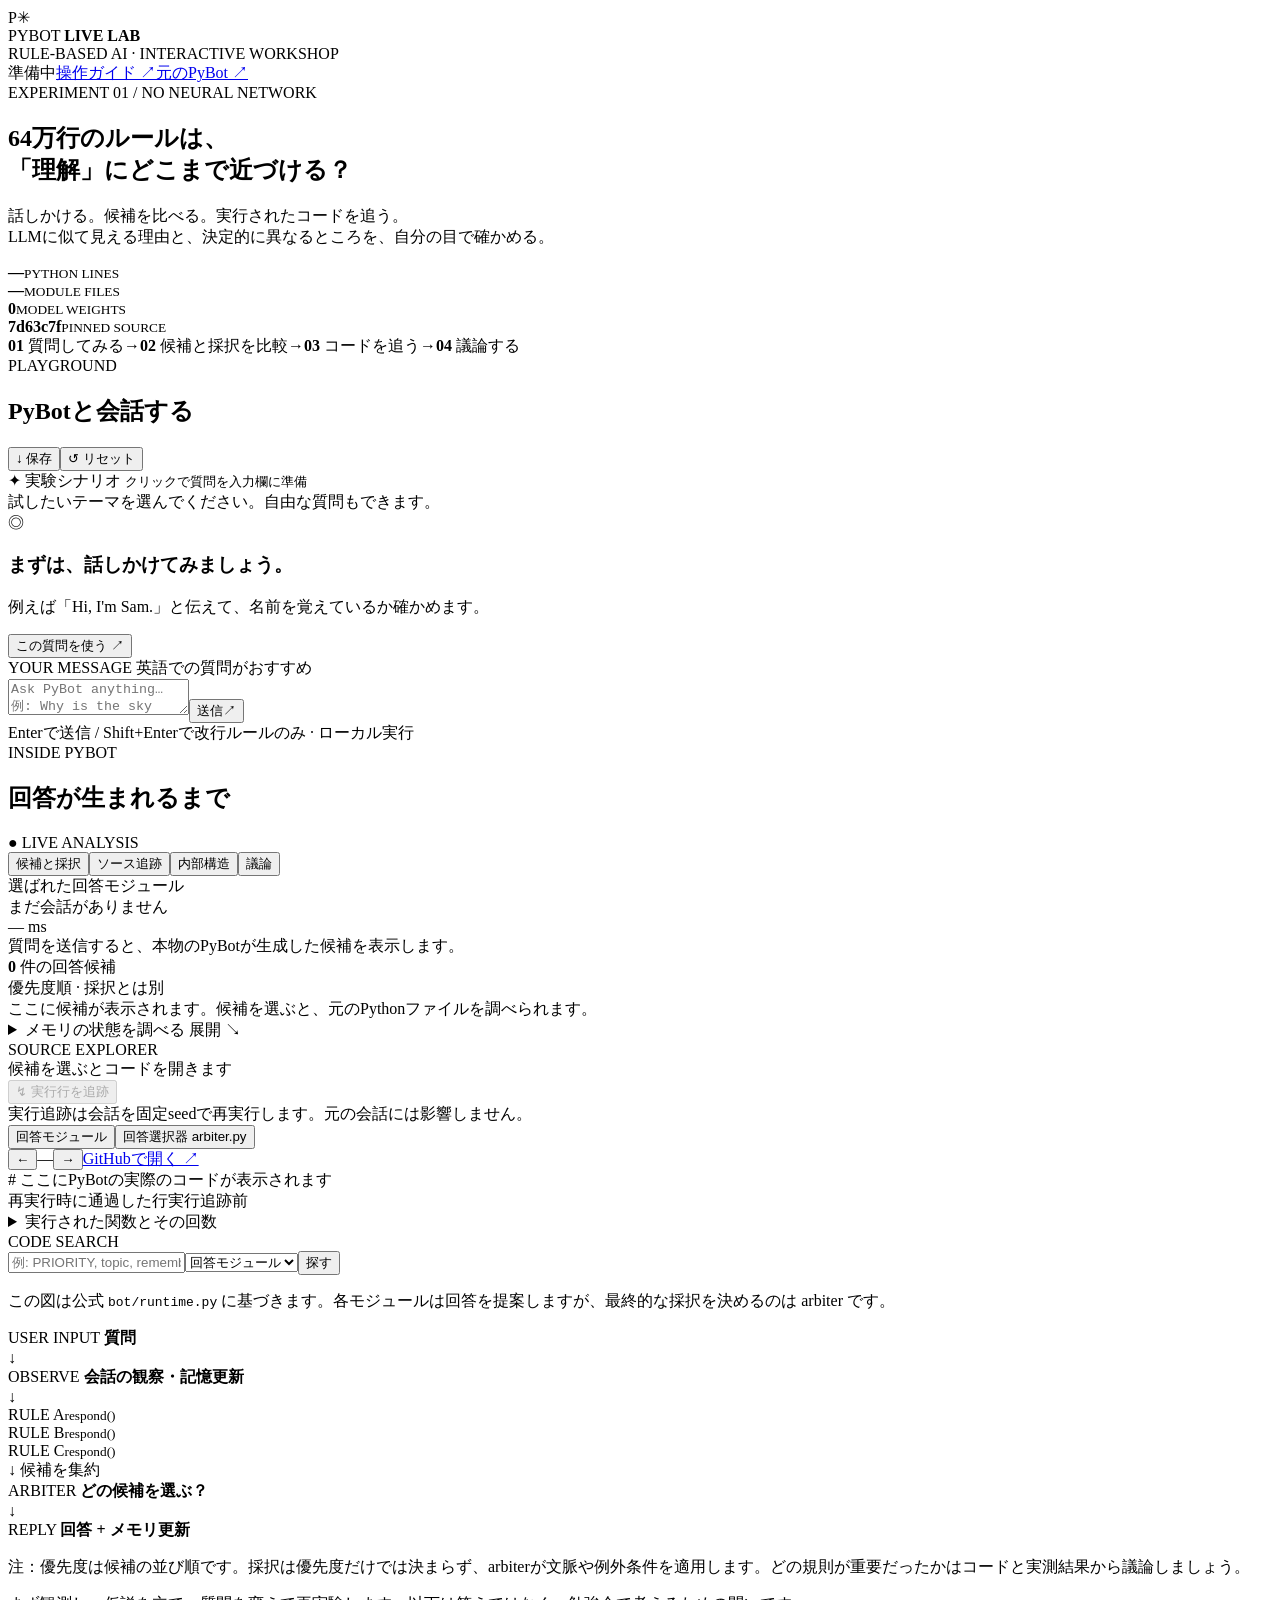
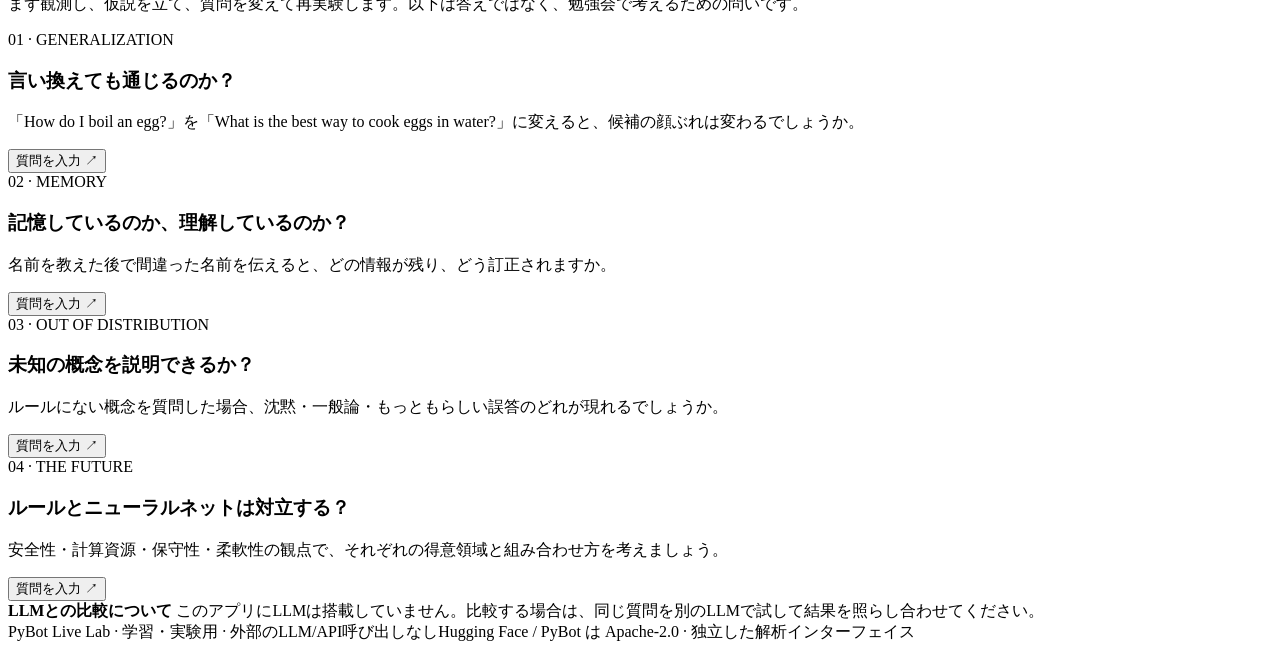
==== demo/static/index.html @ 12a6e623 "ux: show candidate overlap between turns and switch source/arbiter in one click" ====
<!doctype html>
<html lang="ja">
<head>
<meta charset="utf-8">
<meta name="viewport" content="width=device-width,initial-scale=1">
<meta name="theme-color" content="#0a1322">
<title>PyBot Live Lab · ルールベースAIの内部を探る</title>
<link rel="stylesheet" href="/static/styles.css">
<script src="/static/app.js" defer></script>
</head>
<body>
<div class="page">
<header class="topbar">
  <div class="identity"><div class="identity-mark">P<span>✳</span></div><div><div class="brand">PYBOT <strong>LIVE LAB</strong></div><div class="brand-sub">RULE-BASED AI · INTERACTIVE WORKSHOP</div></div></div>
  <div class="toplinks"><span id="statusDot" class="status-chip"><i></i>準備中</span><a href="/docs/MANUAL.html" target="_blank" rel="noopener">操作ガイド ↗</a><a href="https://github.com/huggingface/pybot" target="_blank" rel="noopener">元のPyBot ↗</a></div>
</header>
<section class="hero">
  <div class="eyebrow"><span class="signal"></span> EXPERIMENT 01 <span class="dash">/</span> NO NEURAL NETWORK</div>
  <h1>64万行のルールは、<br><span>「理解」にどこまで近づける？</span></h1>
  <p>話しかける。候補を比べる。実行されたコードを追う。<br>LLMに似て見える理由と、決定的に異なるところを、自分の目で確かめる。</p>
  <div class="hero-metrics">
    <div><strong id="codeLines">—</strong><small>PYTHON LINES</small></div>
    <div><strong id="moduleCount">—</strong><small>MODULE FILES</small></div>
    <div><strong>0</strong><small>MODEL WEIGHTS</small></div>
    <div><strong id="sourceCommit">7d63c7f</strong><small>PINNED SOURCE</small></div>
  </div>
</section>
<div class="flow-guide"><span><b>01</b> 質問してみる</span><span class="flow-arrow">→</span><span><b>02</b> 候補と採択を比較</span><span class="flow-arrow">→</span><span><b>03</b> コードを追う</span><span class="flow-arrow">→</span><span><b>04</b> 議論する</span></div>
<main class="workspace">
<section class="panel chat-panel">
  <div class="panel-head"><div><span class="overline">PLAYGROUND</span><h2>PyBotと会話する</h2></div><div class="head-actions"><button class="tiny-btn" id="exportBtn" title="会話と候補をJSONで保存">↓ 保存</button><button class="tiny-btn" id="resetBtn" title="会話とメモリを初期化">↺ リセット</button></div></div>
  <div class="demo-bar">
    <div class="bar-title"><span class="spark">✦</span> 実験シナリオ <small>クリックで質問を入力欄に準備</small></div>
    <div id="scenarioChips" class="scenario-chips"></div>
    <div class="scenario-note" id="scenarioNote">試したいテーマを選んでください。自由な質問もできます。</div>
  </div>
  <div class="conversation" id="conversation" aria-live="polite">
    <div class="empty-chat"><div class="empty-orb">◎</div><h3>まずは、話しかけてみましょう。</h3><p>例えば「Hi, I'm Sam.」と伝えて、名前を覚えているか確かめます。</p><button class="example-link" id="exampleBtn">この質問を使う ↗</button></div>
  </div>
  <div class="composer">
    <label for="questionInput">YOUR MESSAGE <span>英語での質問がおすすめ</span></label>
    <div class="composer-row"><textarea id="questionInput" rows="2" maxlength="1000" placeholder="Ask PyBot anything… 例: Why is the sky blue?"></textarea><button id="sendBtn" class="send-btn" aria-label="質問を送信"><span>送信</span><span class="send-icon">↗</span></button></div>
    <div class="composer-hint"><span id="busyText">Enterで送信 / Shift+Enterで改行</span><span>ルールのみ · ローカル実行</span></div>
  </div>
</section>
<section class="panel insight-panel">
  <div class="panel-head"><div><span class="overline">INSIDE PYBOT</span><h2>回答が生まれるまで</h2></div><div class="live-flag"><span>●</span> LIVE ANALYSIS</div></div>
  <div class="analysis-nav" role="tablist" aria-label="解析表示"><button role="tab" data-tab="candidates" aria-selected="true" class="active">候補と採択</button><button role="tab" data-tab="code" aria-selected="false">ソース追跡</button><button role="tab" data-tab="architecture" aria-selected="false">内部構造</button><button role="tab" data-tab="discussion" aria-selected="false">議論</button></div>
  <div class="tab-body" id="tab-candidates" role="tabpanel">
    <div class="result-top"><div><div class="result-label">選ばれた回答モジュール</div><div class="result-module" id="selectedModule">まだ会話がありません</div></div><div class="speed-pill" id="latency">— ms</div></div>
    <div class="result-sub" id="resultMessage">質問を送信すると、本物のPyBotが生成した候補を表示します。</div>
    <div id="turnComparison" class="comparison-mini hidden"></div>
    <div class="lane-title"><div><b id="candidateCount">0</b> 件の回答候補</div><span>優先度順 · 採択とは別</span></div>
    <div id="candidatesList" class="candidate-list"><div class="placeholder-card">ここに候補が表示されます。候補を選ぶと、元のPythonファイルを調べられます。</div></div>
    <div class="memory-details"><details><summary>メモリの状態を調べる <span>展開 ↘</span></summary><div id="memoryView" class="memory-view">まだ記録はありません。</div></details></div>
  </div>
  <div class="tab-body hidden" id="tab-code" role="tabpanel">
    <div class="code-intro"><div><div class="result-label">SOURCE EXPLORER</div><div id="codeTitle" class="code-title">候補を選ぶとコードを開きます</div></div><button id="traceBtn" class="accent-btn" disabled>↯ 実行行を追跡</button></div>
    <div class="trace-note" id="traceNote">実行追跡は会話を固定seedで再実行します。元の会話には影響しません。</div>
    <div class="source-switch"><button id="moduleBtn" title="候補を出したモジュール">回答モジュール</button><button id="arbiterBtn" title="回答を選んだ選択器">回答選択器 arbiter.py</button></div>
    <div class="code-toolbar"><button id="prevPage" title="前のソース範囲">←</button><span id="codeRange">—</span><button id="nextPage" title="次のソース範囲">→</button><a id="githubFileLink" href="https://github.com/huggingface/pybot" target="_blank" rel="noopener">GitHubで開く ↗</a></div>
    <div id="codeView" class="code-view"><div class="placeholder-code"># ここにPyBotの実際のコードが表示されます</div></div>
    <div class="trace-legend"><span><i class="line-hit"></i>再実行時に通過した行</span><span id="traceCount">実行追跡前</span></div>
    <details class="trace-details"><summary>実行された関数とその回数</summary><div id="functionCalls">追跡後に表示されます。</div></details>
    <div class="search-section"><div class="result-label">CODE SEARCH</div><div class="search-row"><input id="searchInput" placeholder="例: PRIORITY, topic, remember"><select id="searchScope"><option value="modules">回答モジュール</option><option value="all">全ファイル</option></select><button id="searchBtn">探す</button></div><div id="searchResults" class="search-results"></div></div>
  </div>
  <div class="tab-body hidden" id="tab-architecture" role="tabpanel">
    <p class="section-lead">この図は公式 <code>bot/runtime.py</code> に基づきます。各モジュールは回答を提案しますが、最終的な採択を決めるのは arbiter です。</p>
    <div class="arch-diagram"><div class="arch-node input-node">USER INPUT <strong>質問</strong></div><div class="arch-down">↓</div><div class="arch-node memory-node">OBSERVE <strong>会話の観察・記憶更新</strong></div><div class="arch-down">↓</div><div class="arch-fan"><div class="arch-node">RULE A<small>respond()</small></div><div class="arch-node">RULE B<small>respond()</small></div><div class="arch-node">RULE C<small>respond()</small></div></div><div class="arch-down">↓ 候補を集約</div><div class="arch-node arbiter-node">ARBITER <strong>どの候補を選ぶ？</strong></div><div class="arch-down">↓</div><div class="arch-node output-node">REPLY <strong>回答 + メモリ更新</strong></div></div>
    <div class="arch-grid" id="architectureStats"></div>
    <p class="note-block">注：優先度は候補の並び順です。採択は優先度だけでは決まらず、arbiterが文脈や例外条件を適用します。どの規則が重要だったかはコードと実測結果から議論しましょう。</p>
  </div>
  <div class="tab-body hidden" id="tab-discussion" role="tabpanel">
    <p class="section-lead">まず観測し、仮説を立て、質問を変えて再実験します。以下は答えではなく、勉強会で考えるための問いです。</p>
    <div class="debate-card"><div class="debate-number">01 · GENERALIZATION</div><h3>言い換えても通じるのか？</h3><p>「How do I boil an egg?」を「What is the best way to cook eggs in water?」に変えると、候補の顔ぶれは変わるでしょうか。</p><button data-ask="What is the best way to cook eggs in water?">質問を入力 ↗</button></div>
    <div class="debate-card"><div class="debate-number">02 · MEMORY</div><h3>記憶しているのか、理解しているのか？</h3><p>名前を教えた後で間違った名前を伝えると、どの情報が残り、どう訂正されますか。</p><button data-ask="Actually, my name is Alex.">質問を入力 ↗</button></div>
    <div class="debate-card"><div class="debate-number">03 · OUT OF DISTRIBUTION</div><h3>未知の概念を説明できるか？</h3><p>ルールにない概念を質問した場合、沈黙・一般論・もっともらしい誤答のどれが現れるでしょうか。</p><button data-ask="Explain Quantum Banana Regression.">質問を入力 ↗</button></div>
    <div class="debate-card"><div class="debate-number">04 · THE FUTURE</div><h3>ルールとニューラルネットは対立する？</h3><p>安全性・計算資源・保守性・柔軟性の観点で、それぞれの得意領域と組み合わせ方を考えましょう。</p><button data-ask="How do you decide what to say?">質問を入力 ↗</button></div>
    <div class="caution"><strong>LLMとの比較について</strong> このアプリにLLMは搭載していません。比較する場合は、同じ質問を別のLLMで試して結果を照らし合わせてください。</div>
  </div>
</section>
</main>
<footer><span>PyBot Live Lab · 学習・実験用 · 外部のLLM/API呼び出しなし</span><span>Hugging Face / PyBot は Apache-2.0 · 独立した解析インターフェイス</span></footer>
<div role="status" aria-live="assertive" id="toast" class="toast hidden"></div>
</div>
</body>
</html>
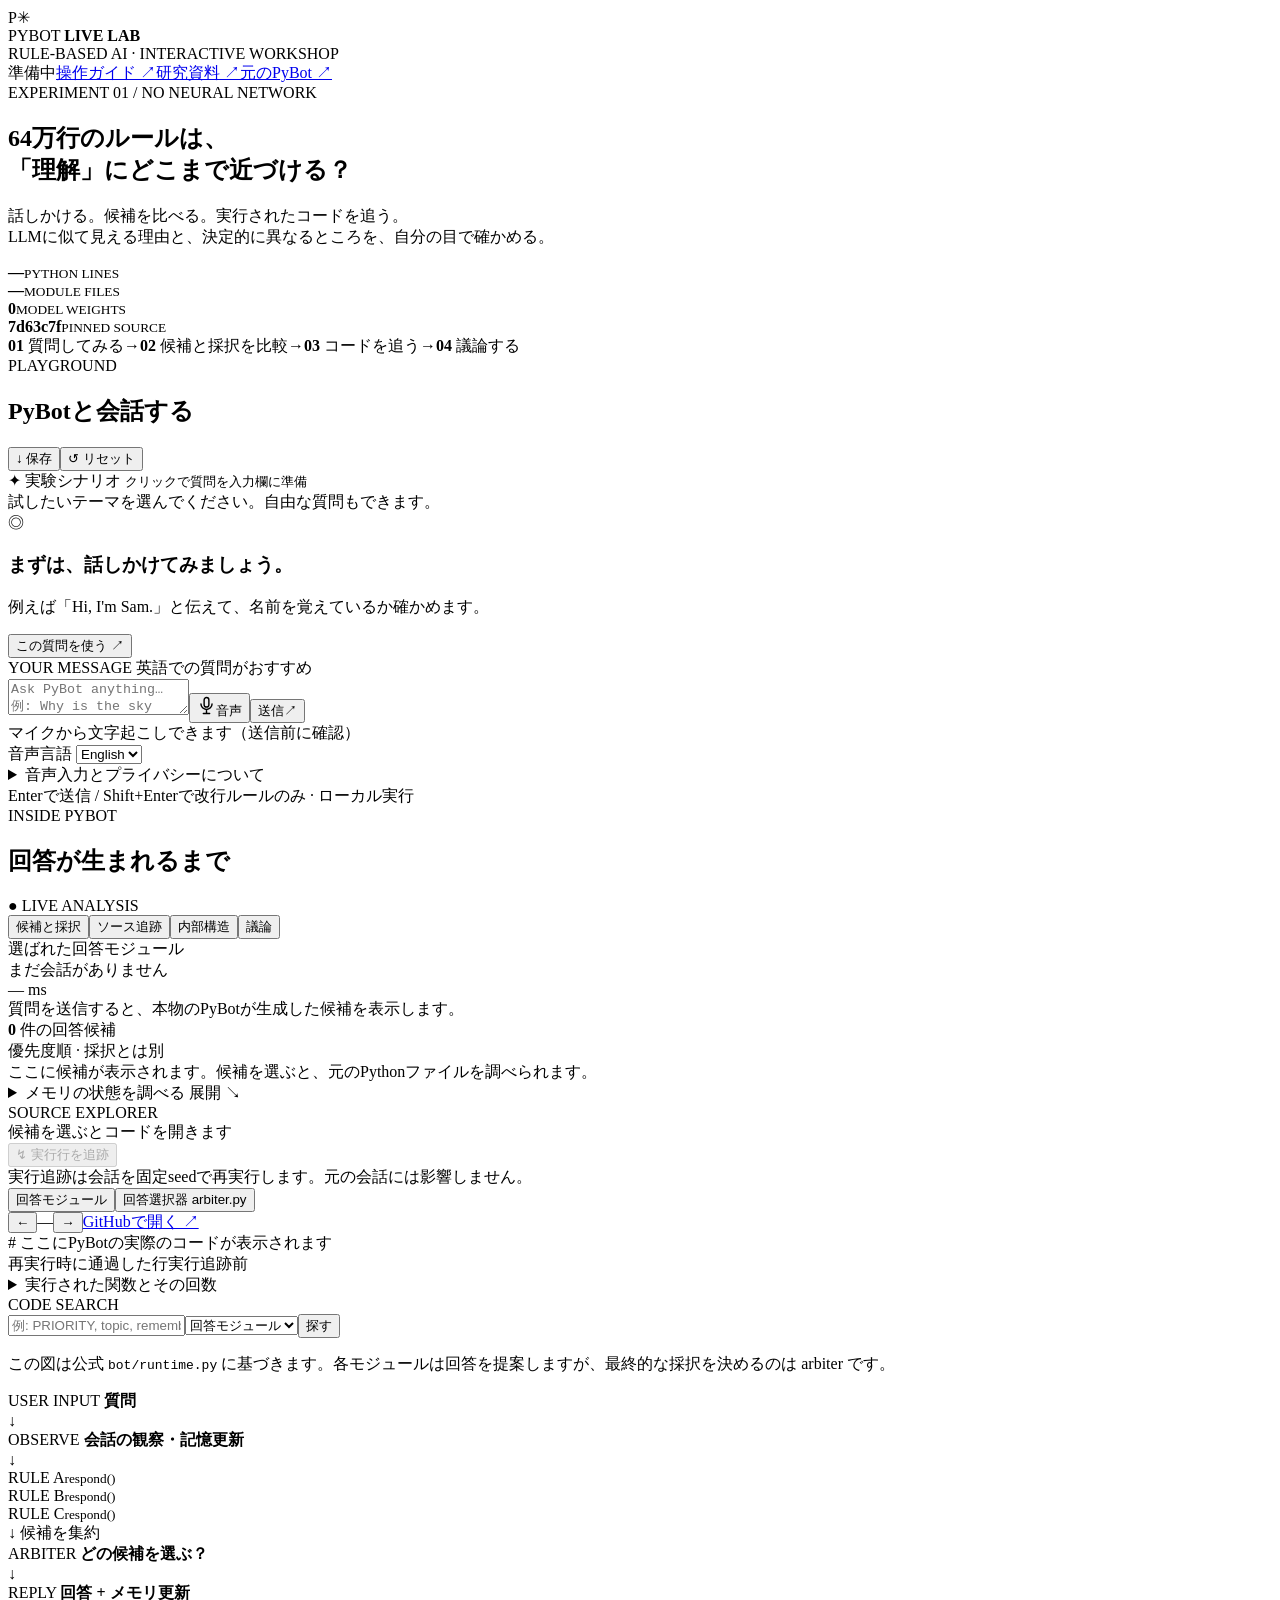
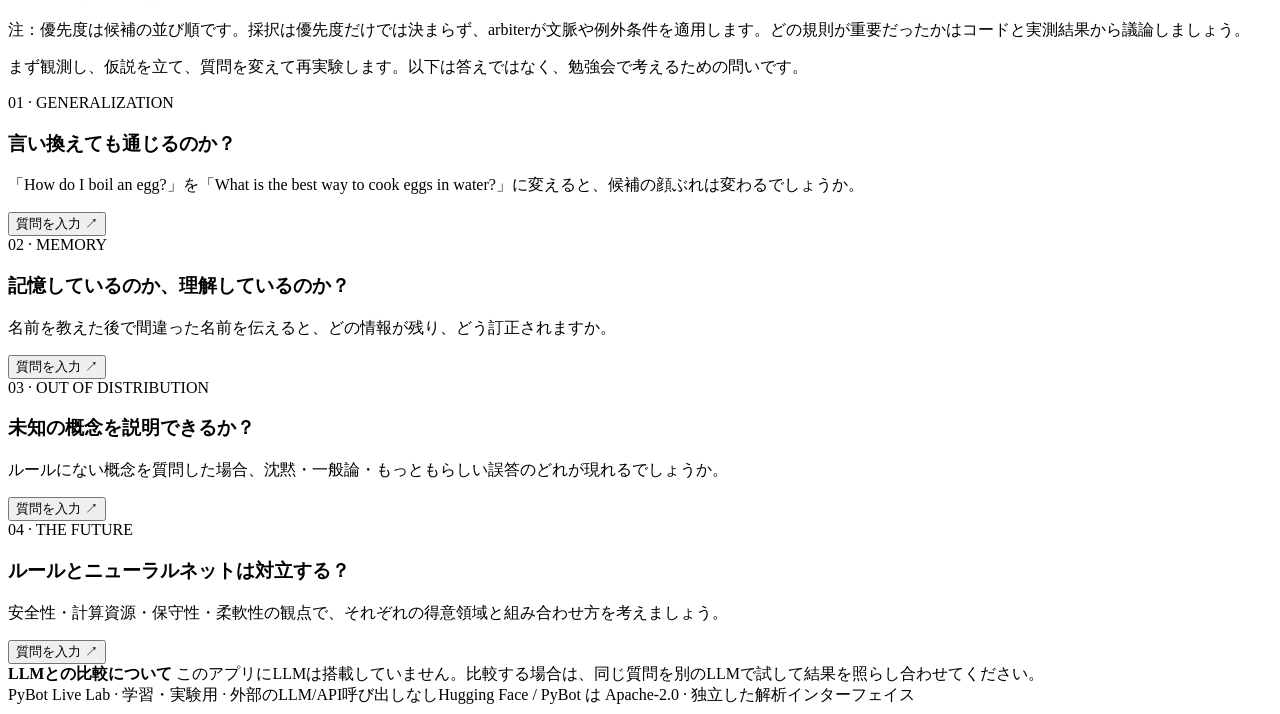
==== commit 1e0776d1: "feat: voice-first question input and research library navigation" ====
--- a/demo/static/index.html
+++ b/demo/static/index.html
@@ -7,12 +7,13 @@
 <title>PyBot Live Lab · ルールベースAIの内部を探る</title>
 <link rel="stylesheet" href="/static/styles.css">
 <script src="/static/app.js" defer></script>
+<script src="/static/voice.js" defer></script>
 </head>
 <body>
 <div class="page">
 <header class="topbar">
   <div class="identity"><div class="identity-mark">P<span>✳</span></div><div><div class="brand">PYBOT <strong>LIVE LAB</strong></div><div class="brand-sub">RULE-BASED AI · INTERACTIVE WORKSHOP</div></div></div>
-  <div class="toplinks"><span id="statusDot" class="status-chip"><i></i>準備中</span><a href="/docs/MANUAL.html" target="_blank" rel="noopener">操作ガイド ↗</a><a href="https://github.com/huggingface/pybot" target="_blank" rel="noopener">元のPyBot ↗</a></div>
+  <div class="toplinks"><span id="statusDot" class="status-chip"><i></i>準備中</span><a href="/docs/MANUAL.html" target="_blank" rel="noopener">操作ガイド ↗</a><a href="/docs/RESEARCH.html" target="_blank" rel="noopener">研究資料 ↗</a><a href="https://github.com/huggingface/pybot" target="_blank" rel="noopener">元のPyBot ↗</a></div>
 </header>
 <section class="hero">
   <div class="eyebrow"><span class="signal"></span> EXPERIMENT 01 <span class="dash">/</span> NO NEURAL NETWORK</div>
@@ -39,7 +40,9 @@
   </div>
   <div class="composer">
     <label for="questionInput">YOUR MESSAGE <span>英語での質問がおすすめ</span></label>
-    <div class="composer-row"><textarea id="questionInput" rows="2" maxlength="1000" placeholder="Ask PyBot anything… 例: Why is the sky blue?"></textarea><button id="sendBtn" class="send-btn" aria-label="質問を送信"><span>送信</span><span class="send-icon">↗</span></button></div>
+    <div class="composer-row"><textarea id="questionInput" rows="2" maxlength="1000" placeholder="Ask PyBot anything… 例: Why is the sky blue?"></textarea><button id="voiceBtn" type="button" class="mic-button" title="音声を文字起こし（送信はしません）" aria-label="音声入力を開始" aria-pressed="false"><svg width="19" height="19" viewBox="0 0 24 24" fill="none" stroke="currentColor" stroke-width="1.8" stroke-linecap="round" stroke-linejoin="round" aria-hidden="true"><rect x="9" y="2" width="6" height="12" rx="3"/><path d="M5 10a7 7 0 0 0 14 0M12 17v5m-4 0h8"/></svg><span id="voiceBtnText">音声</span></button><button id="sendBtn" class="send-btn" aria-label="質問を送信"><span>送信</span><span class="send-icon">↗</span></button></div>
+    <div class="voice-bar"><div class="voice-main"><span id="voiceStatus" aria-live="polite">マイクから文字起こしできます（送信前に確認）</span><span id="voicePulse" class="voice-pulse hidden" aria-hidden="true"><i></i><i></i><i></i><i></i><i></i></span></div><label class="voice-lang" for="voiceLang">音声言語 <select id="voiceLang"><option value="en-US">English</option><option value="ja-JP">日本語</option></select></label></div>
+    <details class="voice-privacy"><summary>音声入力とプライバシーについて</summary><p>ブラウザ標準の音声認識機能を利用します。環境によって音声がブラウザ提供元のサーバーに送られる場合があり、完全オフラインとは限りません。PyBot本体へは文字だけが渡ります。録音ファイルをアプリ側で保存しません。対応していない場合はMacの音声入力／WindowsのWin+Hをご利用ください。</p></details>
     <div class="composer-hint"><span id="busyText">Enterで送信 / Shift+Enterで改行</span><span>ルールのみ · ローカル実行</span></div>
   </div>
 </section>
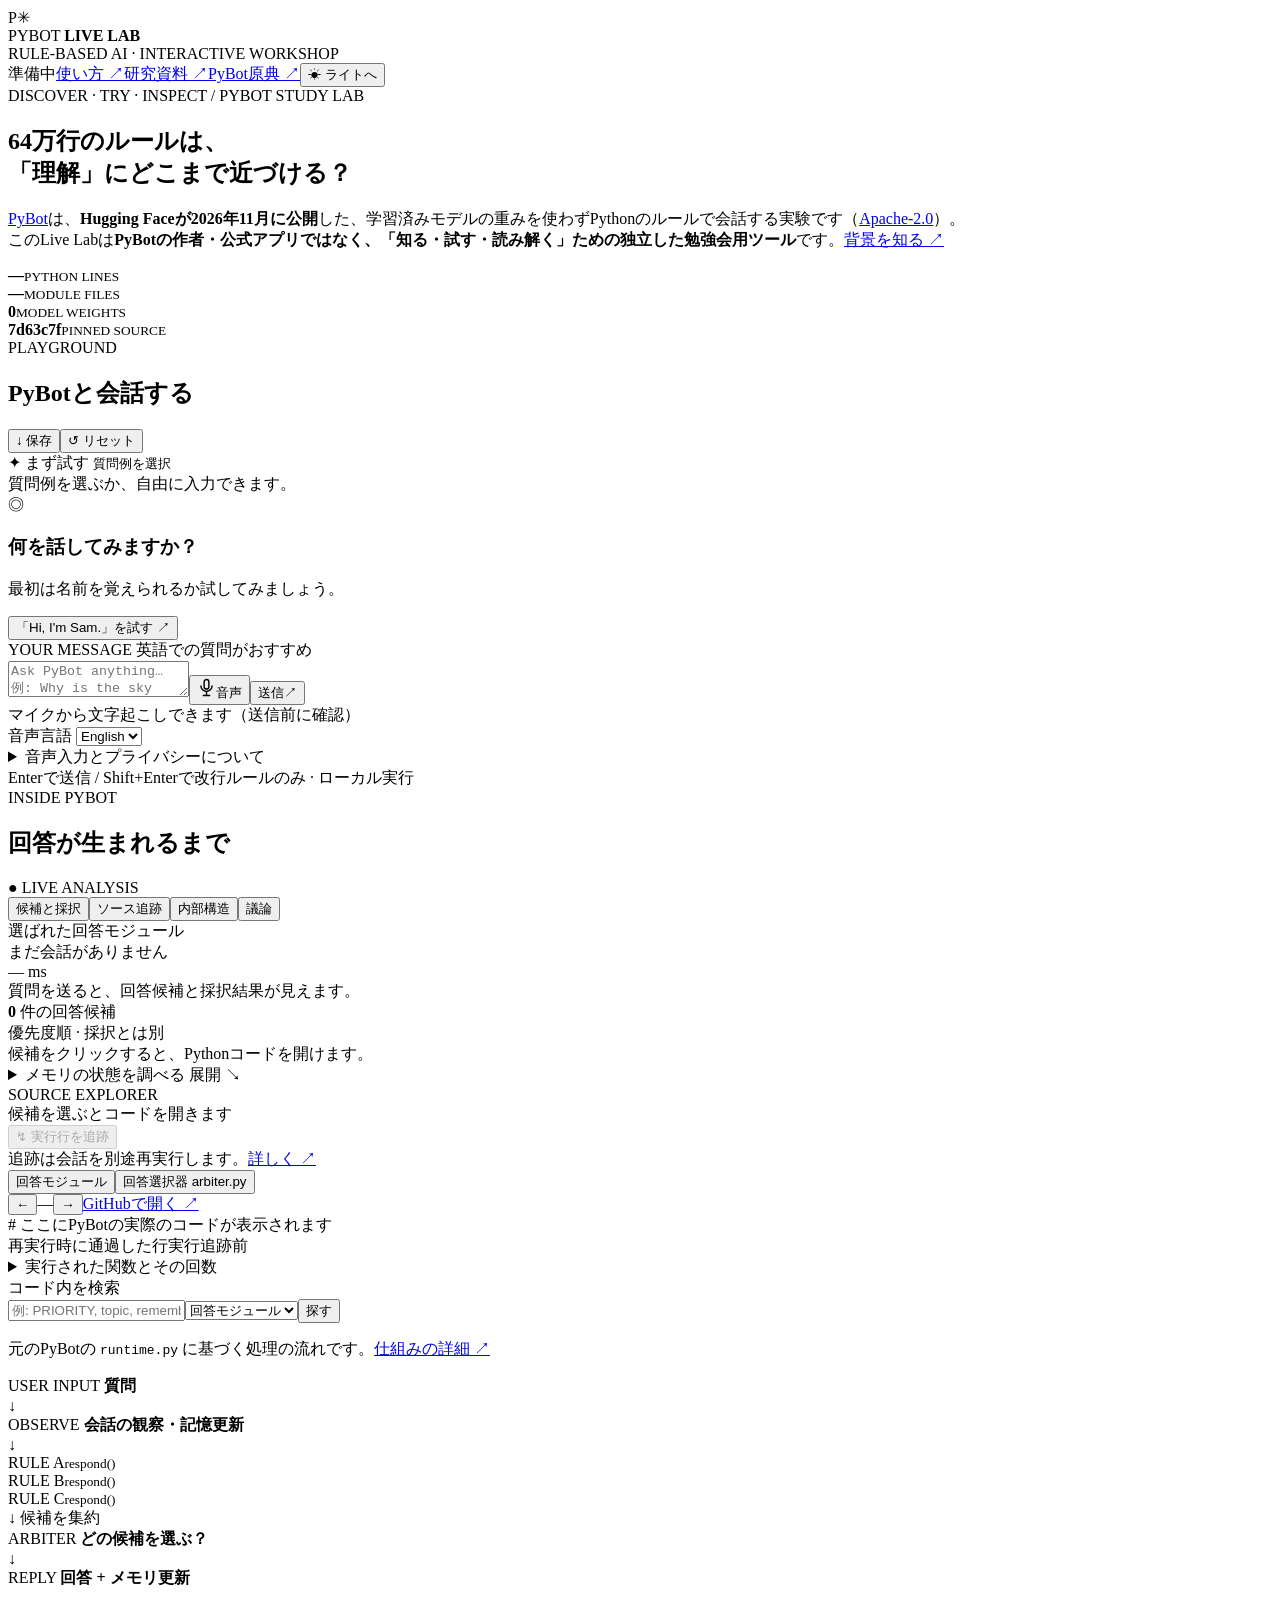
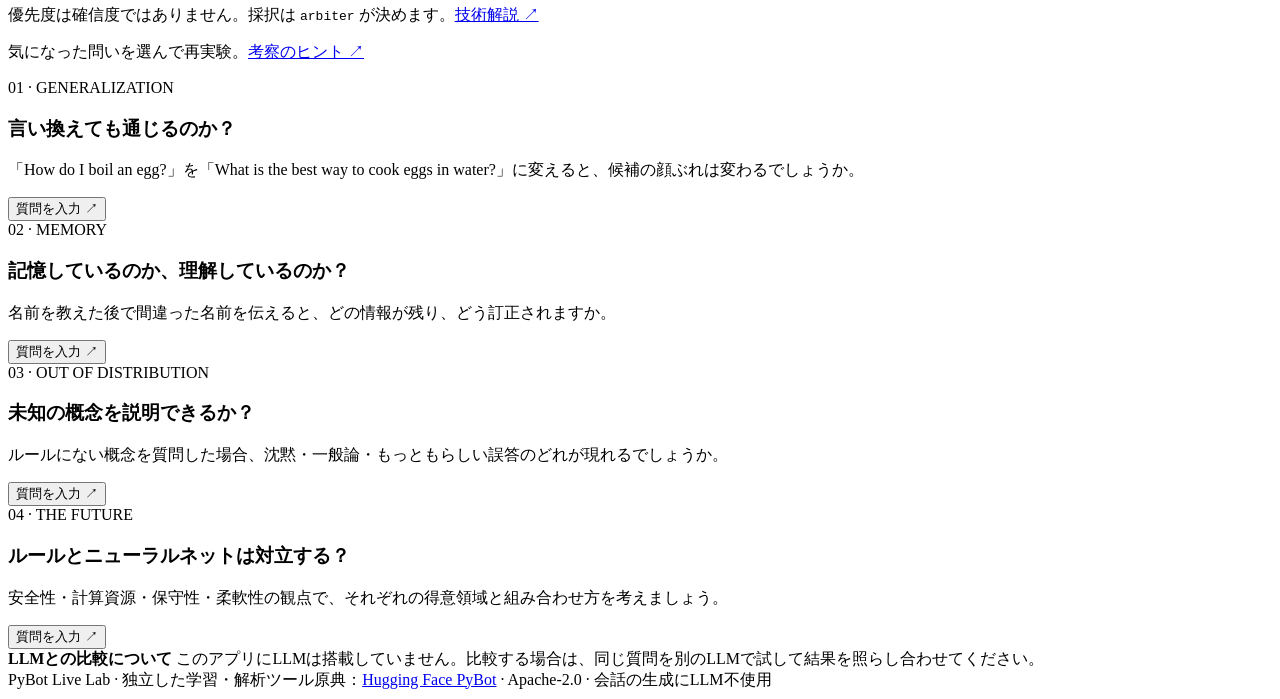
==== commit b32067aa: "ux: clarify independent study tool, add theme switch and simplify primary workflow" ====
--- a/demo/static/index.html
+++ b/demo/static/index.html
@@ -1,5 +1,5 @@
 <!doctype html>
-<html lang="ja">
+<html lang="ja" data-theme="dark">
 <head>
 <meta charset="utf-8">
 <meta name="viewport" content="width=device-width,initial-scale=1">
@@ -8,17 +8,18 @@
 <link rel="stylesheet" href="/static/styles.css">
 <script src="/static/app.js" defer></script>
 <script src="/static/voice.js" defer></script>
+<script src="/static/theme.js" defer></script>
 </head>
 <body>
 <div class="page">
 <header class="topbar">
   <div class="identity"><div class="identity-mark">P<span>✳</span></div><div><div class="brand">PYBOT <strong>LIVE LAB</strong></div><div class="brand-sub">RULE-BASED AI · INTERACTIVE WORKSHOP</div></div></div>
-  <div class="toplinks"><span id="statusDot" class="status-chip"><i></i>準備中</span><a href="/docs/MANUAL.html" target="_blank" rel="noopener">操作ガイド ↗</a><a href="/docs/RESEARCH.html" target="_blank" rel="noopener">研究資料 ↗</a><a href="https://github.com/huggingface/pybot" target="_blank" rel="noopener">元のPyBot ↗</a></div>
+  <div class="toplinks"><span id="statusDot" class="status-chip"><i></i>準備中</span><a href="/docs/MANUAL.html" target="_blank" rel="noopener">使い方 ↗</a><a href="/docs/RESEARCH.html" target="_blank" rel="noopener">研究資料 ↗</a><a class="upstream-link" href="https://github.com/huggingface/pybot" target="_blank" rel="noopener">PyBot原典 ↗</a><button type="button" id="themeToggle" class="theme-toggle" aria-label="表示テーマを切り替え" title="ライト／ダークを切り替え">☀ ライトへ</button></div>
 </header>
 <section class="hero">
-  <div class="eyebrow"><span class="signal"></span> EXPERIMENT 01 <span class="dash">/</span> NO NEURAL NETWORK</div>
+  <div class="eyebrow"><span class="signal"></span> DISCOVER · TRY · INSPECT <span class="dash">/</span> PYBOT STUDY LAB</div>
   <h1>64万行のルールは、<br><span>「理解」にどこまで近づける？</span></h1>
-  <p>話しかける。候補を比べる。実行されたコードを追う。<br>LLMに似て見える理由と、決定的に異なるところを、自分の目で確かめる。</p>
+  <p class="hero-description"><a href="https://github.com/huggingface/pybot" target="_blank" rel="noopener">PyBot</a>は、<strong>Hugging Faceが2026年11月に公開</strong>した、学習済みモデルの重みを使わずPythonのルールで会話する実験です（<a href="https://github.com/huggingface/pybot/blob/main/LICENSE" target="_blank" rel="noopener">Apache-2.0</a>）。<br>このLive Labは<strong>PyBotの作者・公式アプリではなく、「知る・試す・読み解く」ための独立した勉強会用ツール</strong>です。<a class="more-link" href="/docs/RESEARCH.html" target="_blank" rel="noopener">背景を知る ↗</a></p>
   <div class="hero-metrics">
     <div><strong id="codeLines">—</strong><small>PYTHON LINES</small></div>
     <div><strong id="moduleCount">—</strong><small>MODULE FILES</small></div>
@@ -26,17 +27,16 @@
     <div><strong id="sourceCommit">7d63c7f</strong><small>PINNED SOURCE</small></div>
   </div>
 </section>
-<div class="flow-guide"><span><b>01</b> 質問してみる</span><span class="flow-arrow">→</span><span><b>02</b> 候補と採択を比較</span><span class="flow-arrow">→</span><span><b>03</b> コードを追う</span><span class="flow-arrow">→</span><span><b>04</b> 議論する</span></div>
 <main class="workspace">
 <section class="panel chat-panel">
   <div class="panel-head"><div><span class="overline">PLAYGROUND</span><h2>PyBotと会話する</h2></div><div class="head-actions"><button class="tiny-btn" id="exportBtn" title="会話と候補をJSONで保存">↓ 保存</button><button class="tiny-btn" id="resetBtn" title="会話とメモリを初期化">↺ リセット</button></div></div>
   <div class="demo-bar">
-    <div class="bar-title"><span class="spark">✦</span> 実験シナリオ <small>クリックで質問を入力欄に準備</small></div>
+    <div class="bar-title"><span class="spark">✦</span> まず試す <small>質問例を選択</small></div>
     <div id="scenarioChips" class="scenario-chips"></div>
-    <div class="scenario-note" id="scenarioNote">試したいテーマを選んでください。自由な質問もできます。</div>
+    <div class="scenario-note" id="scenarioNote">質問例を選ぶか、自由に入力できます。</div>
   </div>
   <div class="conversation" id="conversation" aria-live="polite">
-    <div class="empty-chat"><div class="empty-orb">◎</div><h3>まずは、話しかけてみましょう。</h3><p>例えば「Hi, I'm Sam.」と伝えて、名前を覚えているか確かめます。</p><button class="example-link" id="exampleBtn">この質問を使う ↗</button></div>
+    <div class="empty-chat"><div class="empty-orb">◎</div><h3>何を話してみますか？</h3><p>最初は名前を覚えられるか試してみましょう。</p><button class="example-link" id="exampleBtn">「Hi, I'm Sam.」を試す ↗</button></div>
   </div>
   <div class="composer">
     <label for="questionInput">YOUR MESSAGE <span>英語での質問がおすすめ</span></label>
@@ -51,30 +51,30 @@
   <div class="analysis-nav" role="tablist" aria-label="解析表示"><button role="tab" data-tab="candidates" aria-selected="true" class="active">候補と採択</button><button role="tab" data-tab="code" aria-selected="false">ソース追跡</button><button role="tab" data-tab="architecture" aria-selected="false">内部構造</button><button role="tab" data-tab="discussion" aria-selected="false">議論</button></div>
   <div class="tab-body" id="tab-candidates" role="tabpanel">
     <div class="result-top"><div><div class="result-label">選ばれた回答モジュール</div><div class="result-module" id="selectedModule">まだ会話がありません</div></div><div class="speed-pill" id="latency">— ms</div></div>
-    <div class="result-sub" id="resultMessage">質問を送信すると、本物のPyBotが生成した候補を表示します。</div>
+    <div class="result-sub" id="resultMessage">質問を送ると、回答候補と採択結果が見えます。</div>
     <div id="turnComparison" class="comparison-mini hidden"></div>
     <div class="lane-title"><div><b id="candidateCount">0</b> 件の回答候補</div><span>優先度順 · 採択とは別</span></div>
-    <div id="candidatesList" class="candidate-list"><div class="placeholder-card">ここに候補が表示されます。候補を選ぶと、元のPythonファイルを調べられます。</div></div>
+    <div id="candidatesList" class="candidate-list"><div class="placeholder-card">候補をクリックすると、Pythonコードを開けます。</div></div>
     <div class="memory-details"><details><summary>メモリの状態を調べる <span>展開 ↘</span></summary><div id="memoryView" class="memory-view">まだ記録はありません。</div></details></div>
   </div>
   <div class="tab-body hidden" id="tab-code" role="tabpanel">
     <div class="code-intro"><div><div class="result-label">SOURCE EXPLORER</div><div id="codeTitle" class="code-title">候補を選ぶとコードを開きます</div></div><button id="traceBtn" class="accent-btn" disabled>↯ 実行行を追跡</button></div>
-    <div class="trace-note" id="traceNote">実行追跡は会話を固定seedで再実行します。元の会話には影響しません。</div>
+    <div class="trace-note" id="traceNote">追跡は会話を別途再実行します。<a href="/docs/MANUAL.html#source" target="_blank" rel="noopener">詳しく ↗</a></div>
     <div class="source-switch"><button id="moduleBtn" title="候補を出したモジュール">回答モジュール</button><button id="arbiterBtn" title="回答を選んだ選択器">回答選択器 arbiter.py</button></div>
     <div class="code-toolbar"><button id="prevPage" title="前のソース範囲">←</button><span id="codeRange">—</span><button id="nextPage" title="次のソース範囲">→</button><a id="githubFileLink" href="https://github.com/huggingface/pybot" target="_blank" rel="noopener">GitHubで開く ↗</a></div>
     <div id="codeView" class="code-view"><div class="placeholder-code"># ここにPyBotの実際のコードが表示されます</div></div>
     <div class="trace-legend"><span><i class="line-hit"></i>再実行時に通過した行</span><span id="traceCount">実行追跡前</span></div>
     <details class="trace-details"><summary>実行された関数とその回数</summary><div id="functionCalls">追跡後に表示されます。</div></details>
-    <div class="search-section"><div class="result-label">CODE SEARCH</div><div class="search-row"><input id="searchInput" placeholder="例: PRIORITY, topic, remember"><select id="searchScope"><option value="modules">回答モジュール</option><option value="all">全ファイル</option></select><button id="searchBtn">探す</button></div><div id="searchResults" class="search-results"></div></div>
+    <div class="search-section"><div class="result-label">コード内を検索</div><div class="search-row"><input id="searchInput" placeholder="例: PRIORITY, topic, remember"><select id="searchScope"><option value="modules">回答モジュール</option><option value="all">全ファイル</option></select><button id="searchBtn">探す</button></div><div id="searchResults" class="search-results"></div></div>
   </div>
   <div class="tab-body hidden" id="tab-architecture" role="tabpanel">
-    <p class="section-lead">この図は公式 <code>bot/runtime.py</code> に基づきます。各モジュールは回答を提案しますが、最終的な採択を決めるのは arbiter です。</p>
+    <p class="section-lead">元のPyBotの <code>runtime.py</code> に基づく処理の流れです。<a href="/docs/RESEARCH.html#architecture" target="_blank" rel="noopener">仕組みの詳細 ↗</a></p>
     <div class="arch-diagram"><div class="arch-node input-node">USER INPUT <strong>質問</strong></div><div class="arch-down">↓</div><div class="arch-node memory-node">OBSERVE <strong>会話の観察・記憶更新</strong></div><div class="arch-down">↓</div><div class="arch-fan"><div class="arch-node">RULE A<small>respond()</small></div><div class="arch-node">RULE B<small>respond()</small></div><div class="arch-node">RULE C<small>respond()</small></div></div><div class="arch-down">↓ 候補を集約</div><div class="arch-node arbiter-node">ARBITER <strong>どの候補を選ぶ？</strong></div><div class="arch-down">↓</div><div class="arch-node output-node">REPLY <strong>回答 + メモリ更新</strong></div></div>
     <div class="arch-grid" id="architectureStats"></div>
-    <p class="note-block">注：優先度は候補の並び順です。採択は優先度だけでは決まらず、arbiterが文脈や例外条件を適用します。どの規則が重要だったかはコードと実測結果から議論しましょう。</p>
+    <p class="note-block">優先度は確信度ではありません。採択は <code>arbiter</code> が決めます。<a href="/docs/RESEARCH.html#architecture" target="_blank" rel="noopener">技術解説 ↗</a></p>
   </div>
   <div class="tab-body hidden" id="tab-discussion" role="tabpanel">
-    <p class="section-lead">まず観測し、仮説を立て、質問を変えて再実験します。以下は答えではなく、勉強会で考えるための問いです。</p>
+    <p class="section-lead">気になった問いを選んで再実験。<a href="/docs/RESEARCH.html#questions" target="_blank" rel="noopener">考察のヒント ↗</a></p>
     <div class="debate-card"><div class="debate-number">01 · GENERALIZATION</div><h3>言い換えても通じるのか？</h3><p>「How do I boil an egg?」を「What is the best way to cook eggs in water?」に変えると、候補の顔ぶれは変わるでしょうか。</p><button data-ask="What is the best way to cook eggs in water?">質問を入力 ↗</button></div>
     <div class="debate-card"><div class="debate-number">02 · MEMORY</div><h3>記憶しているのか、理解しているのか？</h3><p>名前を教えた後で間違った名前を伝えると、どの情報が残り、どう訂正されますか。</p><button data-ask="Actually, my name is Alex.">質問を入力 ↗</button></div>
     <div class="debate-card"><div class="debate-number">03 · OUT OF DISTRIBUTION</div><h3>未知の概念を説明できるか？</h3><p>ルールにない概念を質問した場合、沈黙・一般論・もっともらしい誤答のどれが現れるでしょうか。</p><button data-ask="Explain Quantum Banana Regression.">質問を入力 ↗</button></div>
@@ -83,7 +83,7 @@
   </div>
 </section>
 </main>
-<footer><span>PyBot Live Lab · 学習・実験用 · 外部のLLM/API呼び出しなし</span><span>Hugging Face / PyBot は Apache-2.0 · 独立した解析インターフェイス</span></footer>
+<footer><span>PyBot Live Lab · 独立した学習・解析ツール</span><span>原典：<a href="https://github.com/huggingface/pybot" target="_blank" rel="noopener">Hugging Face PyBot</a> · Apache-2.0 · 会話の生成にLLM不使用</span></footer>
 <div role="status" aria-live="assertive" id="toast" class="toast hidden"></div>
 </div>
 </body>
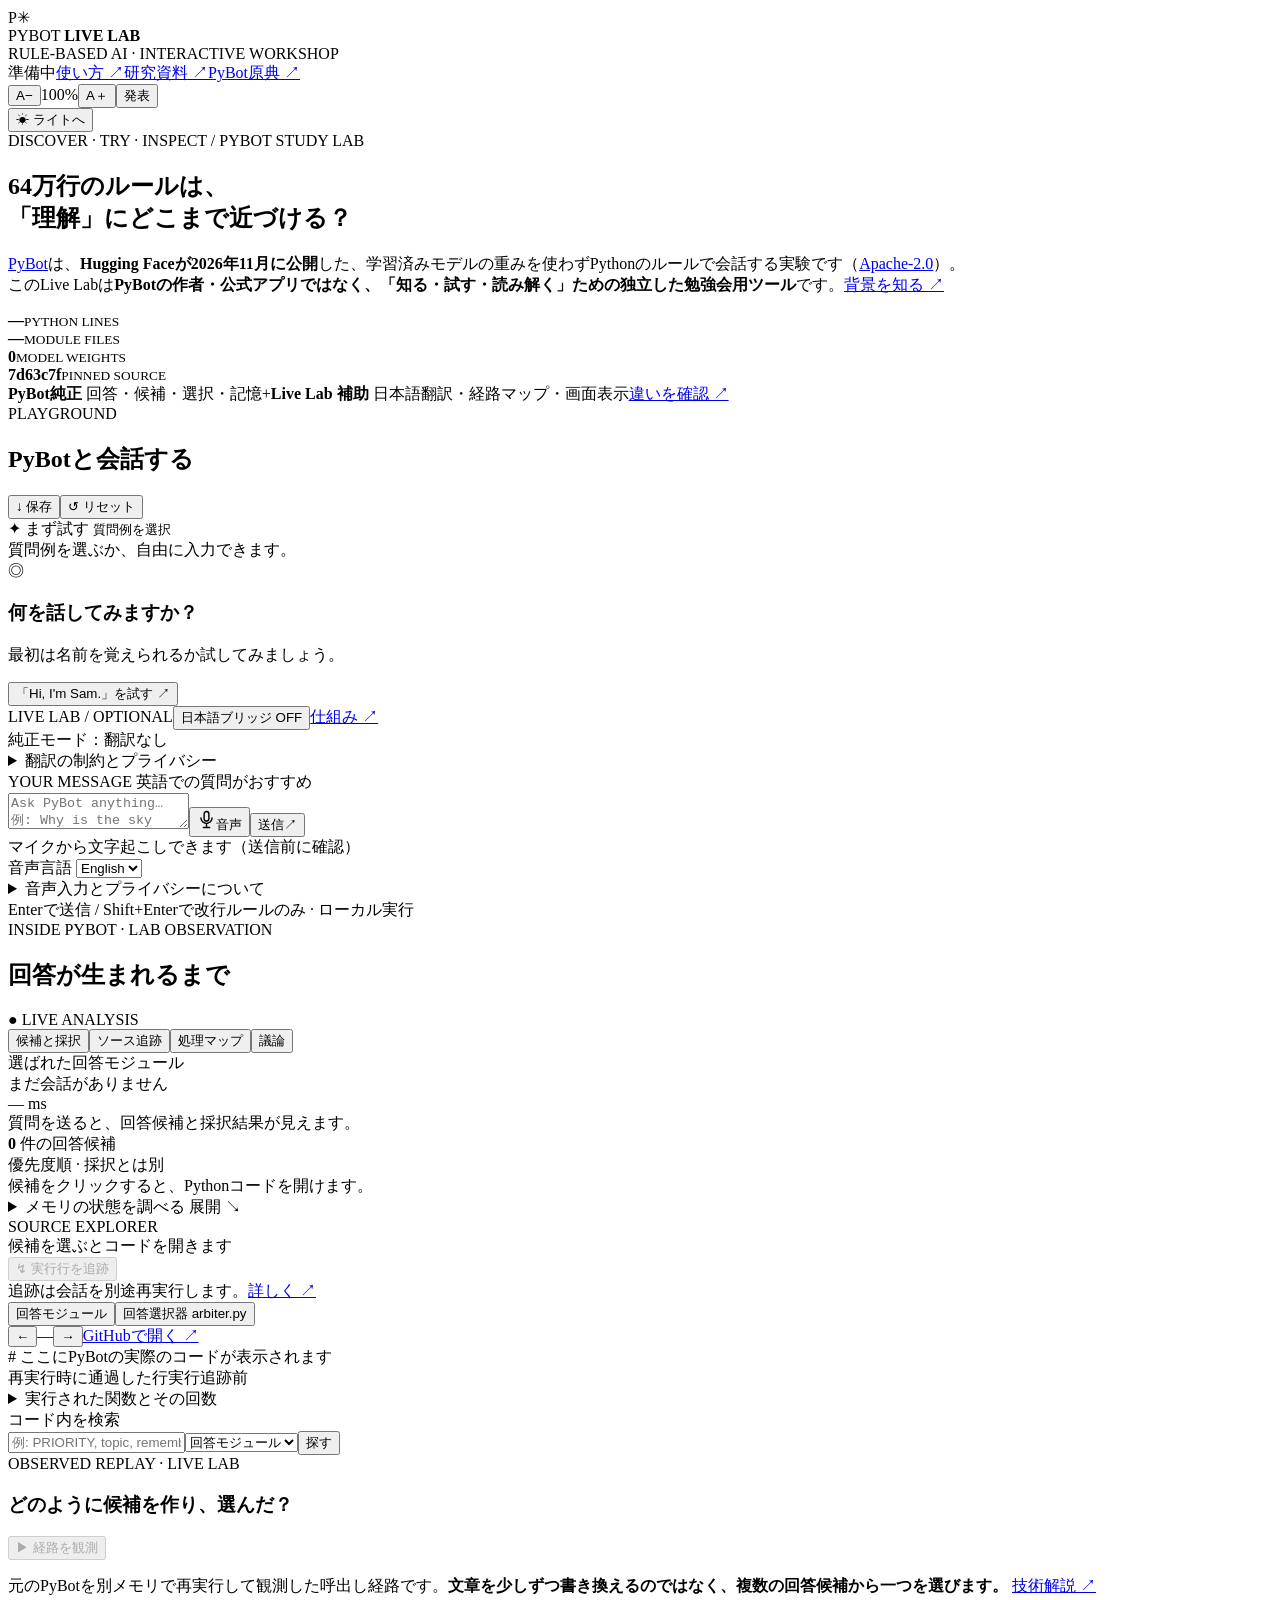
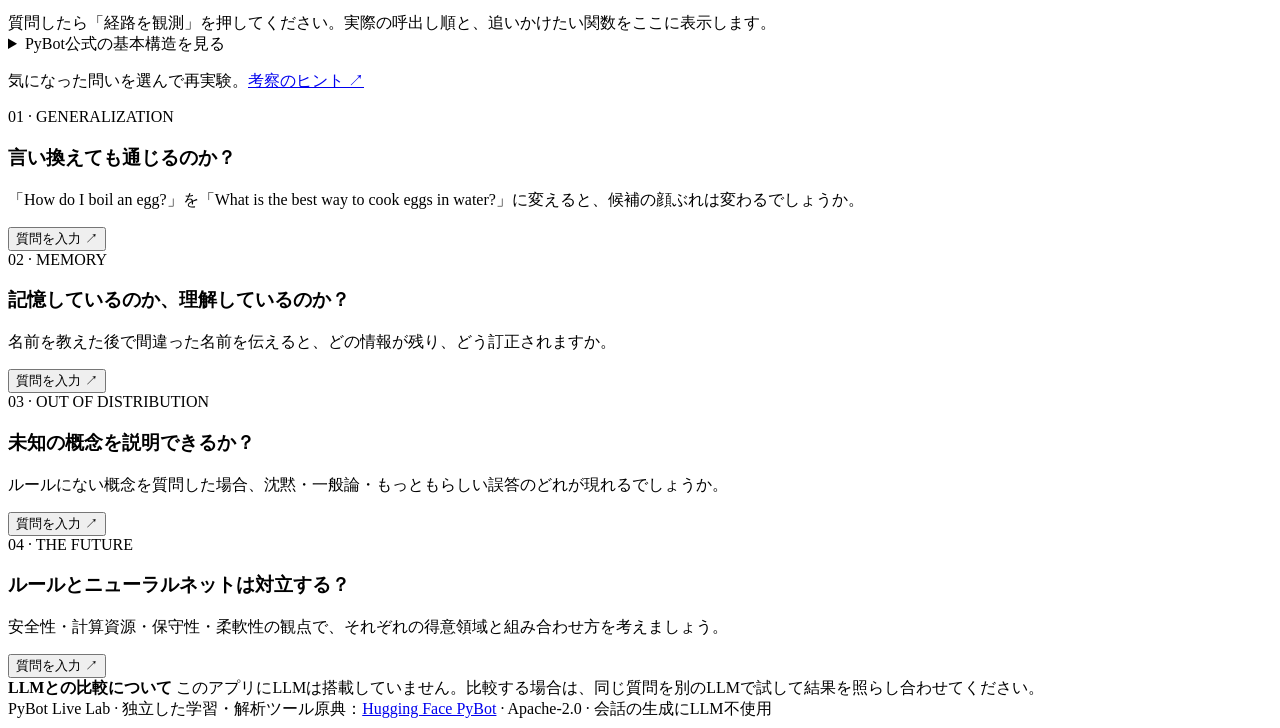
==== commit 145174f9: "ux: separate original PyBot and Lab aids, add Japanese bridge, projector typography, and live trace " ====
--- a/demo/static/index.html
+++ b/demo/static/index.html
@@ -8,13 +8,15 @@
 <link rel="stylesheet" href="/static/styles.css">
 <script src="/static/app.js" defer></script>
 <script src="/static/voice.js" defer></script>
+<script src="/static/translation.js" defer></script>
+<script src="/static/presentation.js" defer></script>
 <script src="/static/theme.js" defer></script>
 </head>
 <body>
 <div class="page">
 <header class="topbar">
   <div class="identity"><div class="identity-mark">P<span>✳</span></div><div><div class="brand">PYBOT <strong>LIVE LAB</strong></div><div class="brand-sub">RULE-BASED AI · INTERACTIVE WORKSHOP</div></div></div>
-  <div class="toplinks"><span id="statusDot" class="status-chip"><i></i>準備中</span><a href="/docs/MANUAL.html" target="_blank" rel="noopener">使い方 ↗</a><a href="/docs/RESEARCH.html" target="_blank" rel="noopener">研究資料 ↗</a><a class="upstream-link" href="https://github.com/huggingface/pybot" target="_blank" rel="noopener">PyBot原典 ↗</a><button type="button" id="themeToggle" class="theme-toggle" aria-label="表示テーマを切り替え" title="ライト／ダークを切り替え">☀ ライトへ</button></div>
+  <div class="toplinks"><span id="statusDot" class="status-chip"><i></i>準備中</span><a href="/docs/MANUAL.html" target="_blank" rel="noopener">使い方 ↗</a><a href="/docs/RESEARCH.html" target="_blank" rel="noopener">研究資料 ↗</a><a class="upstream-link" href="https://github.com/huggingface/pybot" target="_blank" rel="noopener">PyBot原典 ↗</a><div class="presentation-tools" role="group" aria-label="文字サイズと発表表示"><button id="fontMinus" type="button" aria-label="文字を小さくする" title="文字を小さく">A−</button><output id="fontScale" aria-live="polite">100%</output><button id="fontPlus" type="button" aria-label="文字を大きくする" title="文字を大きく">A＋</button><button id="presentationToggle" type="button" aria-pressed="false">発表</button></div><button type="button" id="themeToggle" class="theme-toggle" aria-label="表示テーマを切り替え" title="ライト／ダークを切り替え">☀ ライトへ</button></div>
 </header>
 <section class="hero">
   <div class="eyebrow"><span class="signal"></span> DISCOVER · TRY · INSPECT <span class="dash">/</span> PYBOT STUDY LAB</div>
@@ -27,6 +29,7 @@
     <div><strong id="sourceCommit">7d63c7f</strong><small>PINNED SOURCE</small></div>
   </div>
 </section>
+<div class="provenance-bar"><span class="provenance-pure"><b>PyBot純正</b> 回答・候補・選択・記憶</span><span class="prov-divider">+</span><span class="provenance-lab"><b>Live Lab 補助</b> 日本語翻訳・経路マップ・画面表示</span><a href="/docs/MANUAL.html#source" target="_blank" rel="noopener">違いを確認 ↗</a></div>
 <main class="workspace">
 <section class="panel chat-panel">
   <div class="panel-head"><div><span class="overline">PLAYGROUND</span><h2>PyBotと会話する</h2></div><div class="head-actions"><button class="tiny-btn" id="exportBtn" title="会話と候補をJSONで保存">↓ 保存</button><button class="tiny-btn" id="resetBtn" title="会話とメモリを初期化">↺ リセット</button></div></div>
@@ -39,6 +42,7 @@
     <div class="empty-chat"><div class="empty-orb">◎</div><h3>何を話してみますか？</h3><p>最初は名前を覚えられるか試してみましょう。</p><button class="example-link" id="exampleBtn">「Hi, I'm Sam.」を試す ↗</button></div>
   </div>
   <div class="composer">
+    <div class="translation-control"><div class="translation-control-row"><span class="translation-eyebrow">LIVE LAB / OPTIONAL</span><button id="jaBridgeBtn" type="button" aria-pressed="false">日本語ブリッジ OFF</button><a href="/docs/MANUAL.html#voice" target="_blank" rel="noopener">仕組み ↗</a></div><div id="jaBridgeStatus" class="translation-status" aria-live="polite">純正モード：翻訳なし</div><details id="jaBridgeDetails" class="translation-details"><summary>翻訳の制約とプライバシー</summary><p>対応Chrome/Edgeのブラウザ内蔵翻訳を使うLive Labの補助機能で、PyBot純正機能ではありません。初回は言語パックのダウンロードが必要な場合があります。送信する英文とPyBotの英語回答を必ず確認でき、英語と日本語の意味が違う場合があります。翻訳未対応なら純正モードで使用してください。</p></details></div>
     <label for="questionInput">YOUR MESSAGE <span>英語での質問がおすすめ</span></label>
     <div class="composer-row"><textarea id="questionInput" rows="2" maxlength="1000" placeholder="Ask PyBot anything… 例: Why is the sky blue?"></textarea><button id="voiceBtn" type="button" class="mic-button" title="音声を文字起こし（送信はしません）" aria-label="音声入力を開始" aria-pressed="false"><svg width="19" height="19" viewBox="0 0 24 24" fill="none" stroke="currentColor" stroke-width="1.8" stroke-linecap="round" stroke-linejoin="round" aria-hidden="true"><rect x="9" y="2" width="6" height="12" rx="3"/><path d="M5 10a7 7 0 0 0 14 0M12 17v5m-4 0h8"/></svg><span id="voiceBtnText">音声</span></button><button id="sendBtn" class="send-btn" aria-label="質問を送信"><span>送信</span><span class="send-icon">↗</span></button></div>
     <div class="voice-bar"><div class="voice-main"><span id="voiceStatus" aria-live="polite">マイクから文字起こしできます（送信前に確認）</span><span id="voicePulse" class="voice-pulse hidden" aria-hidden="true"><i></i><i></i><i></i><i></i><i></i></span></div><label class="voice-lang" for="voiceLang">音声言語 <select id="voiceLang"><option value="en-US">English</option><option value="ja-JP">日本語</option></select></label></div>
@@ -47,8 +51,8 @@
   </div>
 </section>
 <section class="panel insight-panel">
-  <div class="panel-head"><div><span class="overline">INSIDE PYBOT</span><h2>回答が生まれるまで</h2></div><div class="live-flag"><span>●</span> LIVE ANALYSIS</div></div>
-  <div class="analysis-nav" role="tablist" aria-label="解析表示"><button role="tab" data-tab="candidates" aria-selected="true" class="active">候補と採択</button><button role="tab" data-tab="code" aria-selected="false">ソース追跡</button><button role="tab" data-tab="architecture" aria-selected="false">内部構造</button><button role="tab" data-tab="discussion" aria-selected="false">議論</button></div>
+  <div class="panel-head"><div><span class="overline">INSIDE PYBOT · LAB OBSERVATION</span><h2>回答が生まれるまで</h2></div><div class="live-flag"><span>●</span> LIVE ANALYSIS</div></div>
+  <div class="analysis-nav" role="tablist" aria-label="解析表示"><button role="tab" data-tab="candidates" aria-selected="true" class="active">候補と採択</button><button role="tab" data-tab="code" aria-selected="false">ソース追跡</button><button role="tab" data-tab="architecture" aria-selected="false">処理マップ</button><button role="tab" data-tab="discussion" aria-selected="false">議論</button></div>
   <div class="tab-body" id="tab-candidates" role="tabpanel">
     <div class="result-top"><div><div class="result-label">選ばれた回答モジュール</div><div class="result-module" id="selectedModule">まだ会話がありません</div></div><div class="speed-pill" id="latency">— ms</div></div>
     <div class="result-sub" id="resultMessage">質問を送ると、回答候補と採択結果が見えます。</div>
@@ -68,10 +72,14 @@
     <div class="search-section"><div class="result-label">コード内を検索</div><div class="search-row"><input id="searchInput" placeholder="例: PRIORITY, topic, remember"><select id="searchScope"><option value="modules">回答モジュール</option><option value="all">全ファイル</option></select><button id="searchBtn">探す</button></div><div id="searchResults" class="search-results"></div></div>
   </div>
   <div class="tab-body hidden" id="tab-architecture" role="tabpanel">
-    <p class="section-lead">元のPyBotの <code>runtime.py</code> に基づく処理の流れです。<a href="/docs/RESEARCH.html#architecture" target="_blank" rel="noopener">仕組みの詳細 ↗</a></p>
+    <div class="trace-map-head"><div><span class="overline">OBSERVED REPLAY · LIVE LAB</span><h3>どのように候補を作り、選んだ？</h3></div><button id="traceMapBtn" type="button" class="accent-btn" disabled>▶ 経路を観測</button></div>
+    <p class="section-lead">元のPyBotを別メモリで再実行して観測した呼出し経路です。<strong>文章を少しずつ書き換えるのではなく、複数の回答候補から一つを選びます。</strong> <a href="/docs/RESEARCH.html#architecture" target="_blank" rel="noopener">技術解説 ↗</a></p>
+    <div id="traceMap" class="trace-map"><div class="map-empty">質問したら「経路を観測」を押してください。実際の呼出し順と、追いかけたい関数をここに表示します。</div></div>
+    <details class="map-default-structure"><summary>PyBot公式の基本構造を見る</summary>
     <div class="arch-diagram"><div class="arch-node input-node">USER INPUT <strong>質問</strong></div><div class="arch-down">↓</div><div class="arch-node memory-node">OBSERVE <strong>会話の観察・記憶更新</strong></div><div class="arch-down">↓</div><div class="arch-fan"><div class="arch-node">RULE A<small>respond()</small></div><div class="arch-node">RULE B<small>respond()</small></div><div class="arch-node">RULE C<small>respond()</small></div></div><div class="arch-down">↓ 候補を集約</div><div class="arch-node arbiter-node">ARBITER <strong>どの候補を選ぶ？</strong></div><div class="arch-down">↓</div><div class="arch-node output-node">REPLY <strong>回答 + メモリ更新</strong></div></div>
     <div class="arch-grid" id="architectureStats"></div>
     <p class="note-block">優先度は確信度ではありません。採択は <code>arbiter</code> が決めます。<a href="/docs/RESEARCH.html#architecture" target="_blank" rel="noopener">技術解説 ↗</a></p>
+    </details>
   </div>
   <div class="tab-body hidden" id="tab-discussion" role="tabpanel">
     <p class="section-lead">気になった問いを選んで再実験。<a href="/docs/RESEARCH.html#questions" target="_blank" rel="noopener">考察のヒント ↗</a></p>
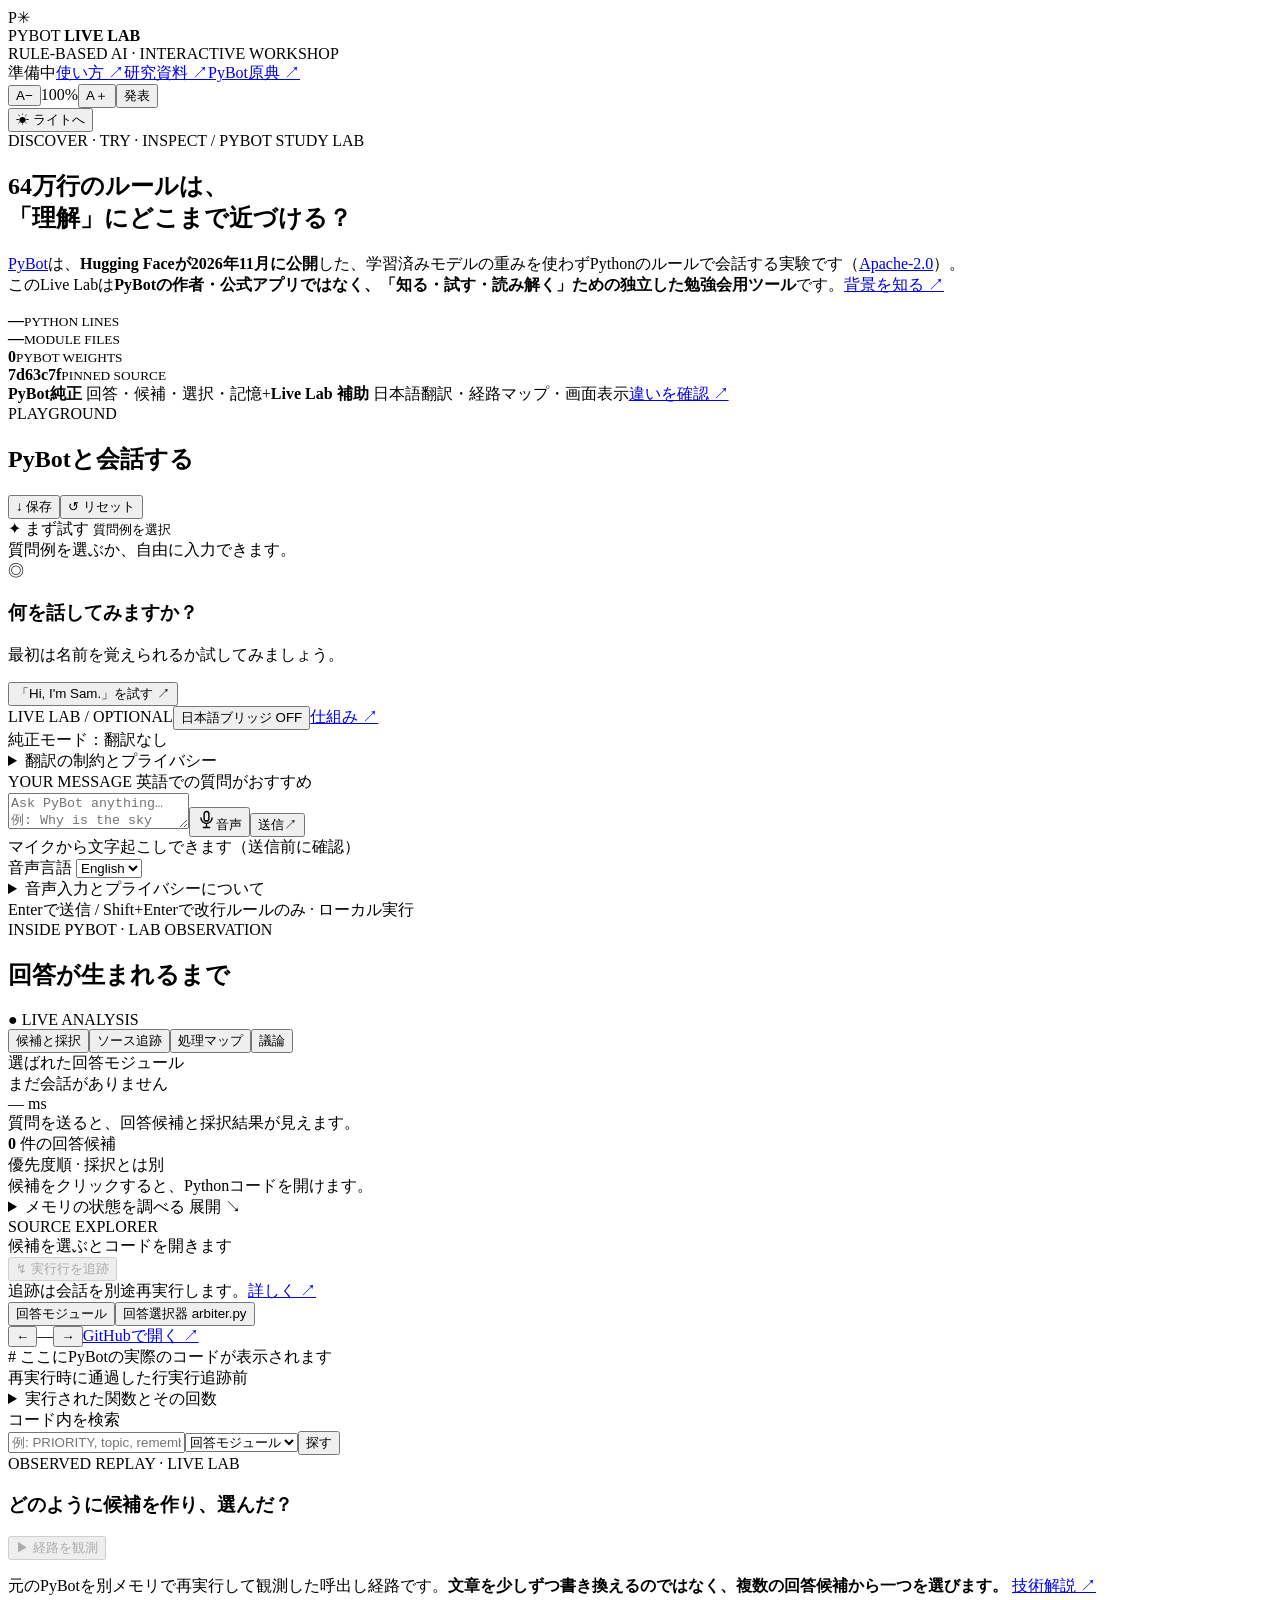
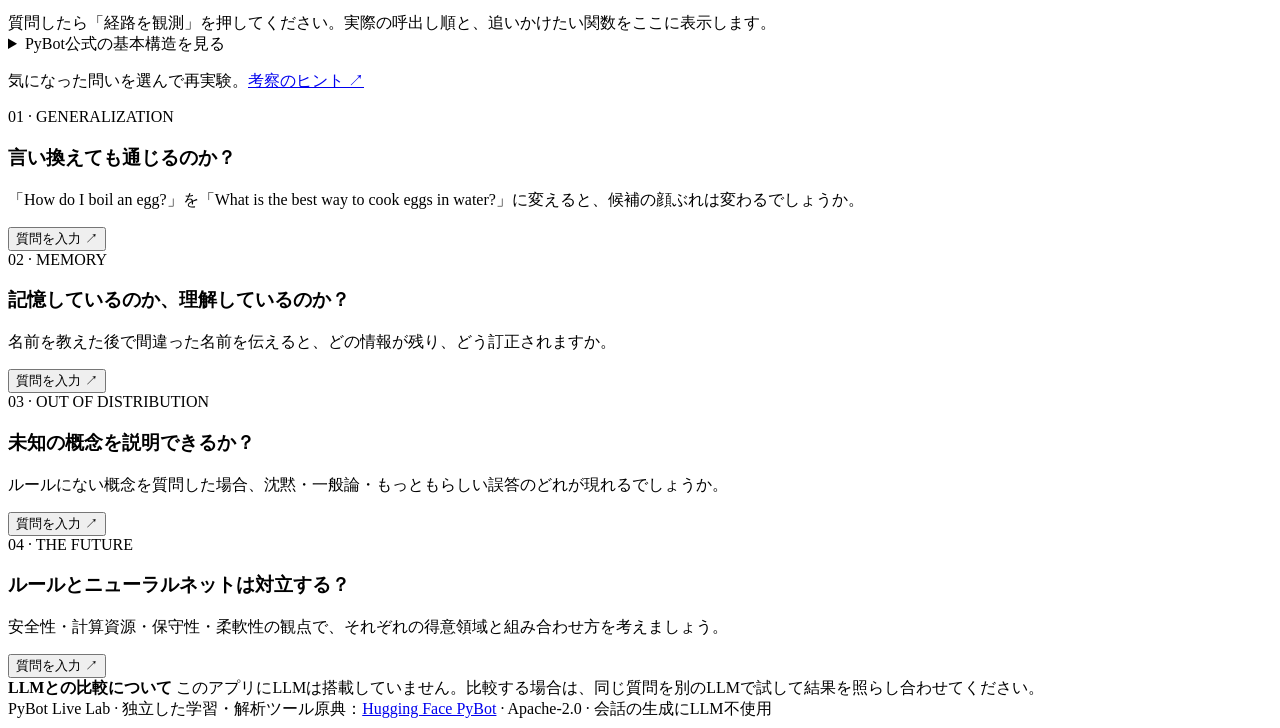
==== commit 5a14a220: "ux: label zero model weights as native PyBot only; optional translator is separate" ====
--- a/demo/static/index.html
+++ b/demo/static/index.html
@@ -6,10 +6,12 @@
 <meta name="theme-color" content="#0a1322">
 <title>PyBot Live Lab · ルールベースAIの内部を探る</title>
 <link rel="stylesheet" href="/static/styles.css">
+<link rel="stylesheet" href="/static/enhancements.css">
 <script src="/static/app.js" defer></script>
 <script src="/static/voice.js" defer></script>
 <script src="/static/translation.js" defer></script>
 <script src="/static/presentation.js" defer></script>
+<script src="/static/trace-map.js" defer></script>
 <script src="/static/theme.js" defer></script>
 </head>
 <body>
@@ -25,7 +27,7 @@
   <div class="hero-metrics">
     <div><strong id="codeLines">—</strong><small>PYTHON LINES</small></div>
     <div><strong id="moduleCount">—</strong><small>MODULE FILES</small></div>
-    <div><strong>0</strong><small>MODEL WEIGHTS</small></div>
+    <div><strong>0</strong><small>PYBOT WEIGHTS</small></div>
     <div><strong id="sourceCommit">7d63c7f</strong><small>PINNED SOURCE</small></div>
   </div>
 </section>
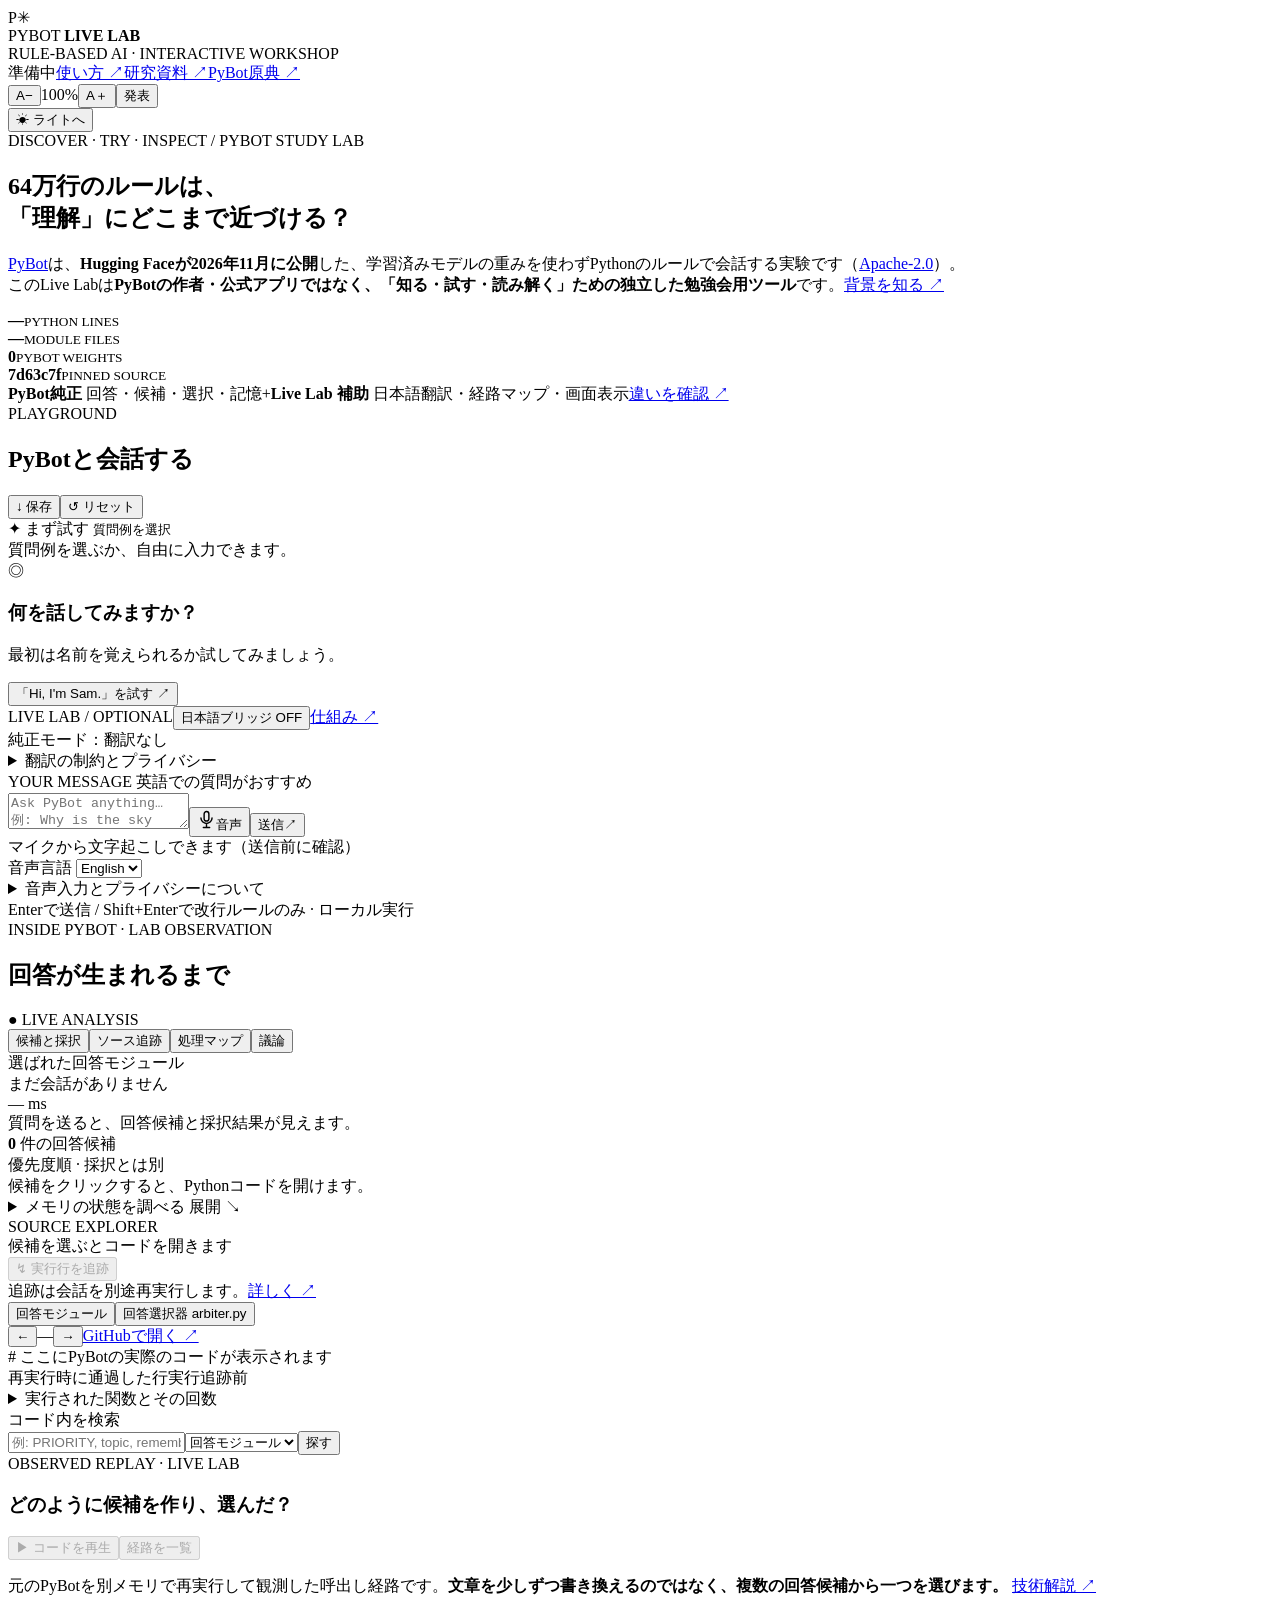
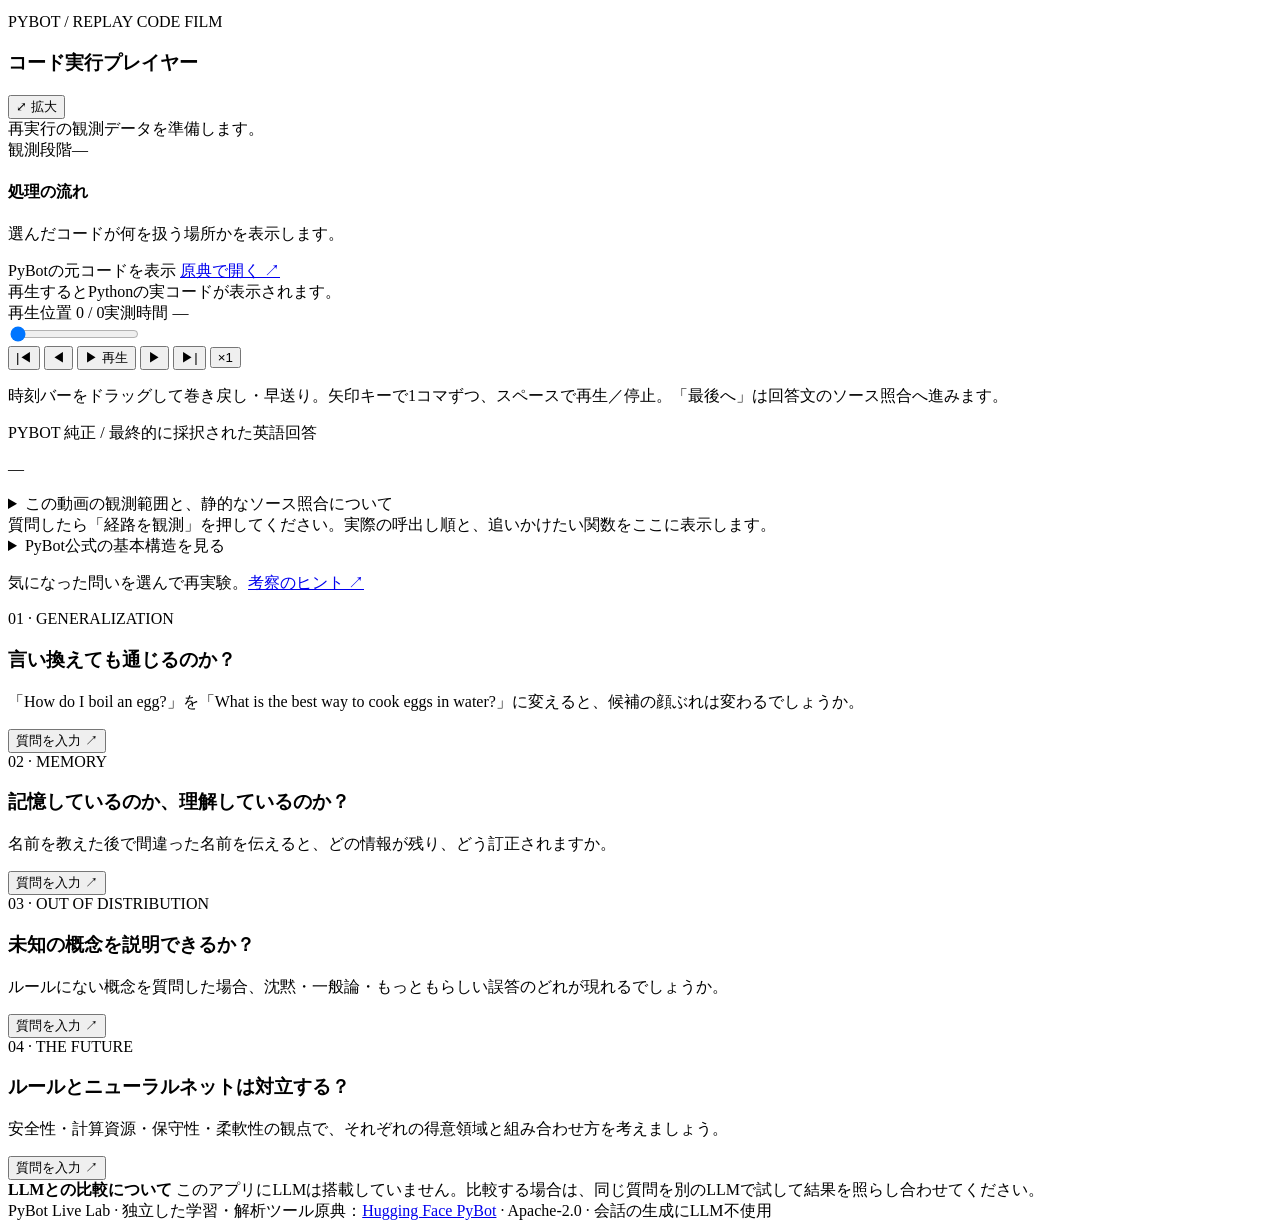
==== commit 5cedeacf: "feat: insert seekable animated source-code player with timeline, steps, stages and code origin revie" ====
--- a/demo/static/index.html
+++ b/demo/static/index.html
@@ -12,6 +12,7 @@
 <script src="/static/translation.js" defer></script>
 <script src="/static/presentation.js" defer></script>
 <script src="/static/trace-map.js" defer></script>
+<script src="/static/code-player.js" defer></script>
 <script src="/static/theme.js" defer></script>
 </head>
 <body>
@@ -74,8 +75,49 @@
     <div class="search-section"><div class="result-label">コード内を検索</div><div class="search-row"><input id="searchInput" placeholder="例: PRIORITY, topic, remember"><select id="searchScope"><option value="modules">回答モジュール</option><option value="all">全ファイル</option></select><button id="searchBtn">探す</button></div><div id="searchResults" class="search-results"></div></div>
   </div>
   <div class="tab-body hidden" id="tab-architecture" role="tabpanel">
-    <div class="trace-map-head"><div><span class="overline">OBSERVED REPLAY · LIVE LAB</span><h3>どのように候補を作り、選んだ？</h3></div><button id="traceMapBtn" type="button" class="accent-btn" disabled>▶ 経路を観測</button></div>
+    <div class="trace-map-head"><div><span class="overline">OBSERVED REPLAY · LIVE LAB</span><h3>どのように候補を作り、選んだ？</h3></div><div class="trace-buttons"><button id="filmGenerateBtn" type="button" class="film-generate" disabled>▶ コードを再生</button><button id="traceMapBtn" type="button" class="accent-btn" disabled>経路を一覧</button></div></div>
     <p class="section-lead">元のPyBotを別メモリで再実行して観測した呼出し経路です。<strong>文章を少しずつ書き換えるのではなく、複数の回答候補から一つを選びます。</strong> <a href="/docs/RESEARCH.html#architecture" target="_blank" rel="noopener">技術解説 ↗</a></p>
+
+    <section id="filmPlayer" class="film-player hidden" aria-label="PyBot実行コードプレイヤー">
+      <div class="film-topline">
+        <div><span class="film-overline">PYBOT / REPLAY CODE FILM</span><h3>コード実行プレイヤー</h3></div>
+        <button type="button" id="filmExpand" class="film-expand" aria-pressed="false" title="画面いっぱいに拡大">⤢ 拡大</button>
+      </div>
+      <div id="filmTrust" class="film-trust" role="status" aria-live="polite">再実行の観測データを準備します。</div>
+      <div id="filmStages" class="film-stages" aria-label="処理段階へジャンプ"></div>
+      <div class="film-explain">
+        <div><span class="film-flag" id="filmEventType">観測段階</span><span class="film-counter" id="filmCounter">—</span></div>
+        <h4 id="filmPhase">処理の流れ</h4>
+        <p id="filmPurpose">選んだコードが何を扱う場所かを表示します。</p>
+        <div id="filmFunctionDoc" class="film-doc"></div>
+      </div>
+      <div class="film-codebar">
+        <span id="filmFile">PyBotの元コードを表示</span>
+        <a id="filmGithub" target="_blank" rel="noopener" href="https://github.com/huggingface/pybot">原典で開く ↗</a>
+      </div>
+      <div id="filmCode" class="film-code" tabindex="0" aria-label="再生位置で実行されたPythonソース">再生するとPythonの実コードが表示されます。</div>
+      <div class="film-transport">
+        <div class="film-time-row"><span id="filmTime">再生位置 0 / 0</span><span id="filmElapsed">実測時間  —</span></div>
+        <input type="range" id="filmSeek" min="0" max="1" value="0" step="1" aria-label="コード遷移の再生位置を指定">
+        <div class="film-controls">
+          <button type="button" id="filmFirst" aria-label="最初へ" title="最初へ">|◀</button>
+          <button type="button" id="filmPrevious" aria-label="前の処理へ" title="前の処理へ">◀</button>
+          <button type="button" id="filmPlay" class="film-play" aria-label="再生する">▶ 再生</button>
+          <button type="button" id="filmNext" aria-label="次の処理へ" title="次の処理へ">▶</button>
+          <button type="button" id="filmLast" aria-label="最後の回答コードへ" title="最後の回答コードへ">▶|</button>
+          <button type="button" id="filmSpeed" title="再生速度を変更">×1</button>
+        </div>
+        <p class="film-transport-hint">時刻バーをドラッグして巻き戻し・早送り。矢印キーで1コマずつ、スペースで再生／停止。「最後へ」は回答文のソース照合へ進みます。</p>
+      </div>
+      <div class="film-outcome">
+        <span>PYBOT 純正 / 最終的に採択された英語回答</span>
+        <p id="filmAnswer">—</p>
+      </div>
+      <details class="film-method"><summary>この動画の観測範囲と、静的なソース照合について</summary>
+        <p>これは実際のPyBotを同じ入力・初期seedで<strong>別途再実行</strong>して取得した関数の呼び出しと重要行を、見やすく間引いて再生するものです。実行時間を動画の長さに置き換えており、原則として関数が呼び出されたことは回答への因果的寄与の証明ではありません。</p>
+        <p>再生の最後には、元の回答文と<strong>完全一致する文字列定義</strong>がソース内に存在する場合のみ、静的検索でその場所に移動します。ここは<strong>実行時の時刻ではない「後からのソース調査」</strong>です。実際に通過したreturn行は別途明示します。</p>
+      </details>
+    </section>
     <div id="traceMap" class="trace-map"><div class="map-empty">質問したら「経路を観測」を押してください。実際の呼出し順と、追いかけたい関数をここに表示します。</div></div>
     <details class="map-default-structure"><summary>PyBot公式の基本構造を見る</summary>
     <div class="arch-diagram"><div class="arch-node input-node">USER INPUT <strong>質問</strong></div><div class="arch-down">↓</div><div class="arch-node memory-node">OBSERVE <strong>会話の観察・記憶更新</strong></div><div class="arch-down">↓</div><div class="arch-fan"><div class="arch-node">RULE A<small>respond()</small></div><div class="arch-node">RULE B<small>respond()</small></div><div class="arch-node">RULE C<small>respond()</small></div></div><div class="arch-down">↓ 候補を集約</div><div class="arch-node arbiter-node">ARBITER <strong>どの候補を選ぶ？</strong></div><div class="arch-down">↓</div><div class="arch-node output-node">REPLY <strong>回答 + メモリ更新</strong></div></div>
